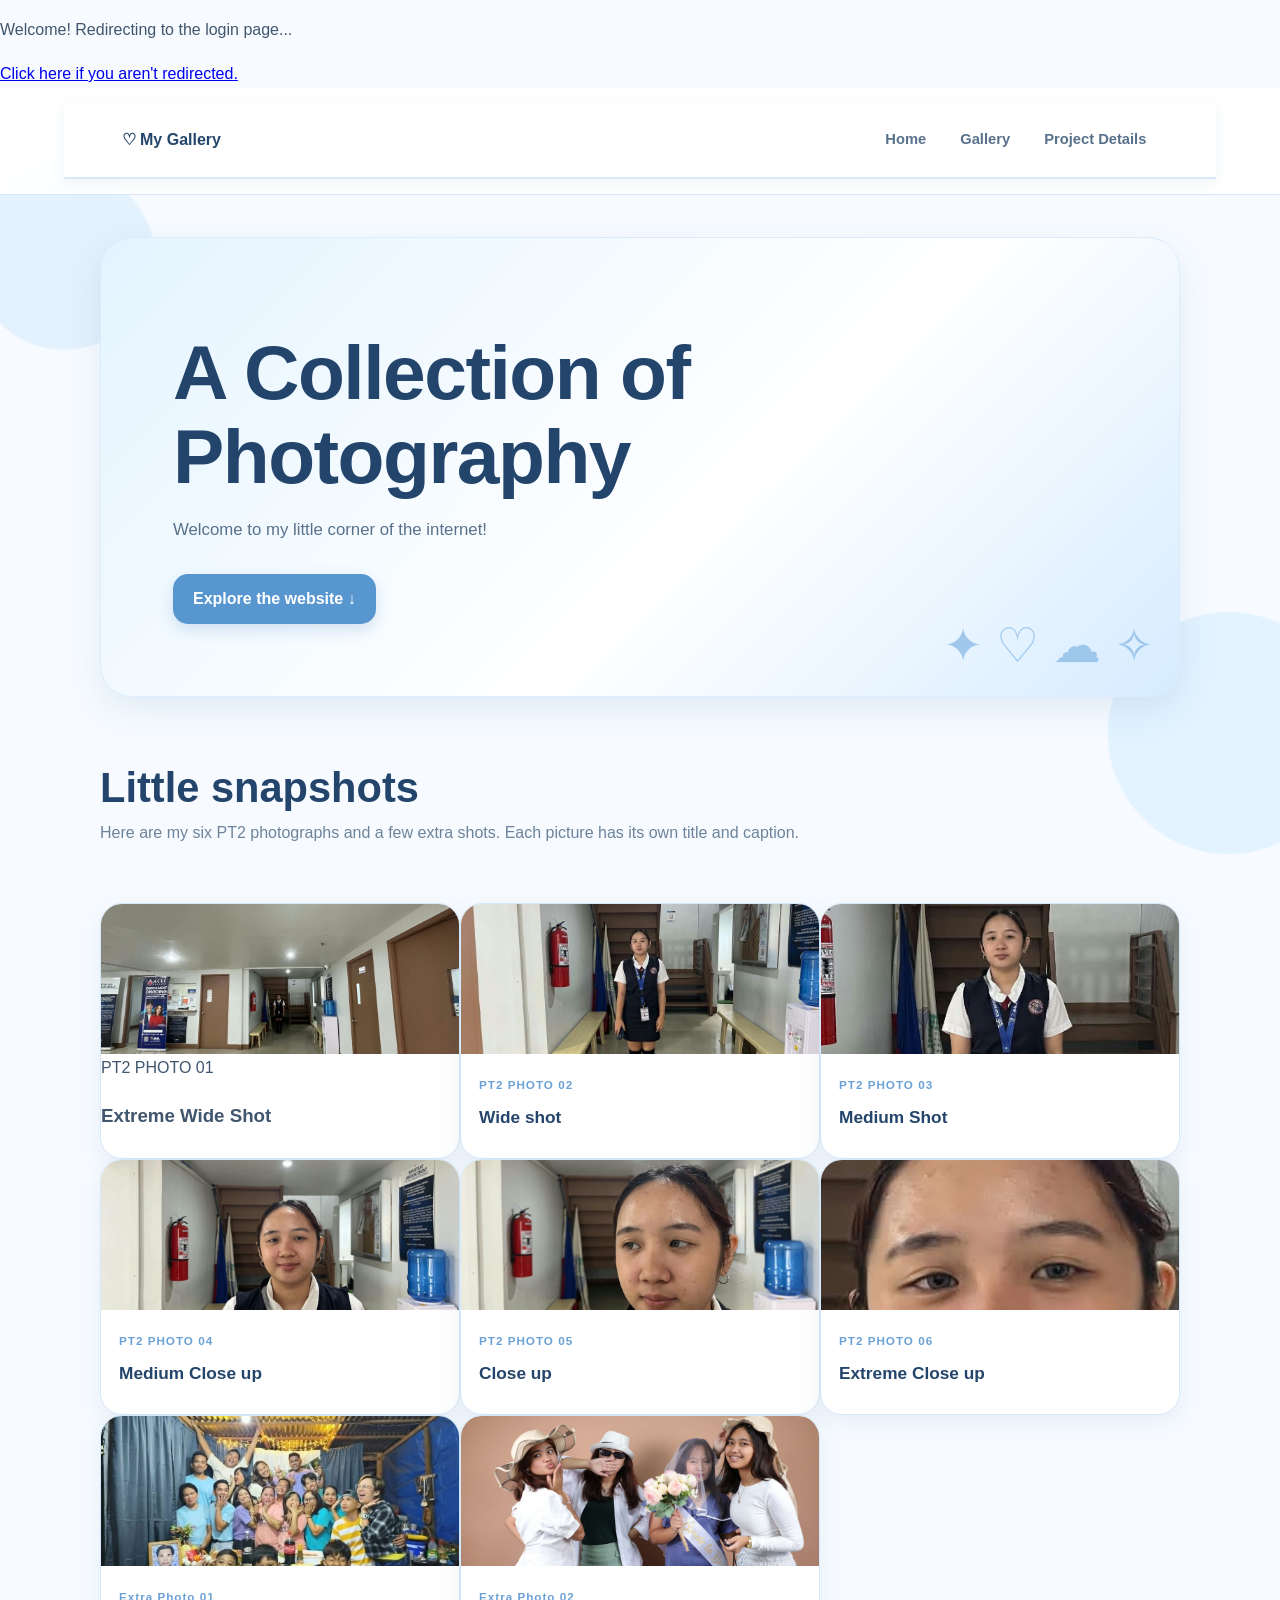
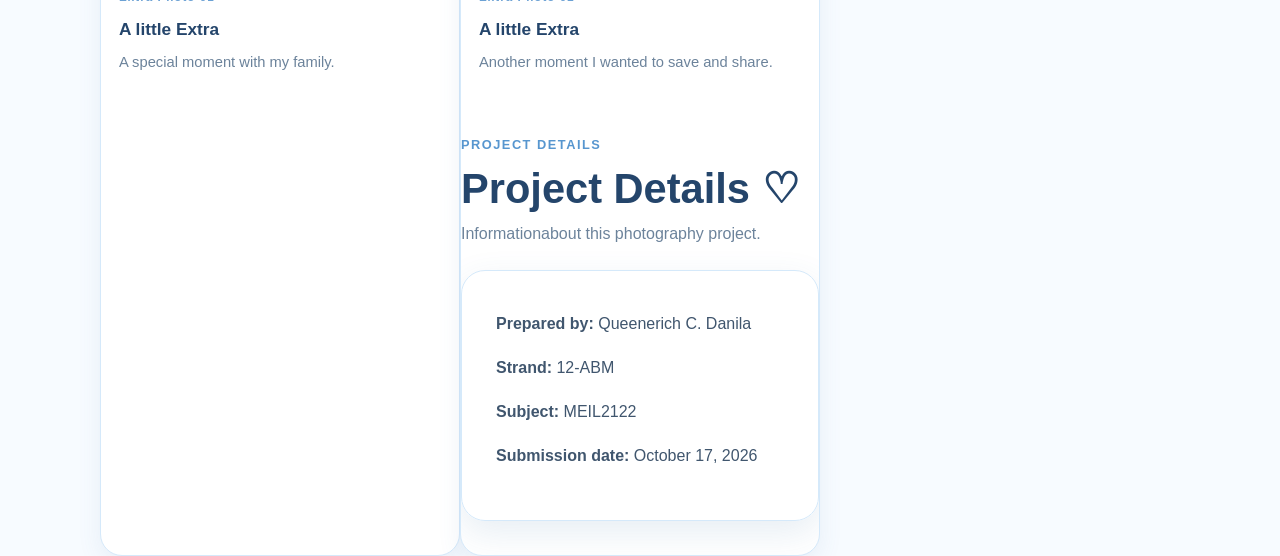
==== home.html @ 7c18e7c5 "Rename index.html to home.html" ====
<!DOCTYPE html>
<html lang="en">
<head>
    <title>Photography</title>
    <link rel="stylesheet" href="style.css">
</head>
<body>
    <p>Welcome! Redirecting to the login page...</p>
    <a href="login.html">Click here if you aren't redirected.</a>
        <header class="site-header">
        <nav class="navbar">

<a href="#home" style="color: #24456b; text-decoration: none; font-weight: 900;">♡ My Gallery</a>
            <div class="nav-links">
                <a href="#home">Home</a>
                <a href="#gallery">Gallery</a>
                <a href="#about">Project Details</a>
            </div>
        </nav>
    </header>        
    
    <main>

        <section class="hero" id="home">
            
            <h1>A Collection of Photography</h1>
            <p>
                Welcome to my little corner of the internet!
            </p>

            <a class="button" href="#gallery">Explore the website ↓</a>
            <div class="sparkles" aria-hidden="true">✦ ♡ ☁ ✧               
            </div>

        </section>

        <section id="gallery" class="content-section">
            <div class="section-heading">
                <h2>Little snapshots</h2>
                <p>
                    Here are my six PT2 photographs and a few extra shots.
                    Each picture has its own title and caption.
                </p>
            </div>
        </section>

        <div class="gallery">
            <article class="photo-card">
                <a href="Images/1.png" target='_self'>
                <img src="Images/1.png" alt="PT2 photograph 1"></a>
                <div class="capttion">
                    <span>PT2 PHOTO 01</span>
                    <h3>Extreme Wide Shot</h3>
                </div>
            </article>

            <article class="photo-card">
               <a href="Images/2.png" target="_self">
                <img src="Images/2.png" alt="PT2 photograph 2"></a>
                <div class="caption">
                    <span>PT2 PHOTO 02</span>
                    <h3>Wide shot</h3>
                </div>
            </article>

            <article class="photo-card">
                <a href="Images/3.png" target="_self">
                <img src="Images/3.png" alt="PT2 photograph 3"></a>
                <div class="caption">
                    <span>PT2 PHOTO 03</span>
                    <h3>Medium Shot</h3>
                </div>
            </article>

            <article class="photo-card">
                <a href="Images/4.png" target="_self">
                <img src="Images/4.png" alt="PT2 photograph 4"></a>
                <div class="caption">
                    <span>PT2 PHOTO 04</span>
                    <h3>Medium Close up</h3>
                </div>
            </article>

            <article class="photo-card">
                <a href="Images/5.png" target="_self">
                <img src="Images/5.png" alt="PT2 photograph 5"></a>
                <div class="caption">
                    <span>PT2 PHOTO 05</span>
                    <h3>Close up</h3>
                </div>
            </article>

            <article class="photo-card">
                <a href="Images/6.png" target="_self">
                <img src="Images/6.png" alt="PT2 photograph 6"></a>
                <div class="caption">
                    <span>PT2 PHOTO 06</span>
                    <h3>Extreme Close up</h3>
                </div>
            </article>

            <article class="photo-card">
                <a href="Images/7.png" target="_self">
                <img src="Images/7.png" alt="Additional photograph 1"></a>
                <div class="caption">
                    <span>Extra Photo 01</span>
                    <h3>A little Extra</h3>
                    <p>A special moment with my family.</p>
                </div>
            </article>

            <article class="photo-card">
                <a href="Images/8.png" target="_self">
                <img src="Images/8.png" alt="Additional photograph 2"></a>
                <div class="caption">
                    <span>Extra Photo 02</span>
                    <h3>A little Extra</h3>
                    <p>Another moment I wanted to save and share.</p>
                </div>
            </section>
        
            <section id="about" class="content-section">
                <div class="section-heading">
                    <span class="eyebrow">PROJECT DETAILS</span>
                    <h2>Project Details ♡</h2>
                    <p>Informationabout this photography project.</p>
                </div>

                <div class="info-card">
                    <p><strong>Prepared by:</strong> Queenerich C. Danila</p>
                    <p><strong>Strand:</strong> 12-ABM</p>
                    <p><strong>Subject:</strong> MEIL2122</p>
                    <p><strong>Submission date:</strong> October 17, 2026</p>
                </div>

            </section>

    </main>


</body>
</html>
---- style.css ----
:root {
    --navy: #24456b;
    --blue: #5796cf;
    --sky: #b9e0fb;
    --pale: #eaf6ff;
    --ice: #f7fbff;
    --text: #40566e;
    --muted: #6c839b;
    --line: #d5e9fa;
    --shadow: 0 12px 35px rgba(61, 112, 163, .12);
}

* {
    box-sizing: border-box;
    scroll-behavior: smooth;

}

body {
    margin: 0;
    font-family: 'Nunito', 'Trebuchet MS', sans-serif;
    color: var(--text);
    background:
    radial-gradient(circle at 5% 12%, rgba(169,214,245,.25) 0 90px, transparent 92px),
    radial-gradient(circle at 96% 34%, rgba(206,235,255,.5) 0 120px, transparent 122px),
    var(--ice);
    line-height: 1.75;
}
.site-header {
    position: sticky;
    top: 0;
    z-index: 5;
    display: flex;
    justify-content: space-between;
    align-items: center;
    flex-wrap: wrap;
    gap: 14px;
    padding: 15px clamp(18px, 5vw, 70px);
    background: rgba(255,255,255,.92);
    backdrop-filter: blur(12px);
    border-bottom: 1px solid var(--line);
}

.logo {
    text-decoration: none;
    color: var(--navy);
    font-weight: 900;
    font-size: 1.08rem;
}

.logo span {
    color: var(--blue);
}

nav {
    display: flex;
    gap: 18px;
    flex-wrap: wrap;
}

nav a:hover {
    color: var(--blue);
}

main {
    width: min(1080px, 90%);
    margin: auto;
}

.hero {
    margin: 42px auto 26px;
    padding: clamp(32px, 6vw, 72px);
    position: relative;
    overflow: hidden;
    border: 1px solid #d9edfc;
    border-radius: 32px;
    background: linear-gradient(135deg, #e4f4ff, #fff 58%, #d6ecff);
    box-shadow: var(--shadow);
}

.pill {
    display: inline-block;
    padding: 5px 13px;
    border: 1px solid #c4e3fa;
    border-radius: 999px;
    background: #ffffffcc;
    color: #467eaf;
    font-size: .8rem;
    font-weight: 900;
    letter-spacing: 1px;
}

.hero h1 {
    color: var(--navy);
    font-size: clamp(2.4rem, 7vw, 4.8rem);
    line-height: 1.1;
    letter-spacing: -1.5px;
    margin: 20px 0 14px;
}

.hero h1 span {
    color: var(--blue);
}

.hero p {
    max-width: 650px;
    color: #58718b;
    font-size: 1.05rem;
}
.button {
    display: inline-block;
    margin-top: 12px;
    padding: 11px 20px;
    border-radius: 15px;
    background: var(--blue);
    color: white;
    font-weight: 900;
    text-decoration: none;
    box-shadow: 0 6px 16px #4e86c638;
    transition: .2s;
}

.button:hover {
    transform: translateY(-2px);
    background: var(--navy);
}

.sparkles {
    position: absolute;
    right: 25px;
    bottom: 8px;
    color: #82b6e4;
    font-size: clamp(1.5rem, 5vw, 3rem);
    opacity: .7;
}

.content-section {
    padding: 34px 0;
    scroll-margin-top: 90px;
}

.section-heading {
    margin-bottom: 22px;
}

.eyebrow {
    color: var(--blue);
    font-size: .8rem;
    font-weight: 900;
    letter-spacing: 1.5px;
}

h2 { 
    margin: 5px 0;
    color: var(--navy);
    font-size: clamp(1.8rem, 4vw, 2.6rem);
    line-height: 1.25;
}

.section-heading p {
    margin: 0;
    color: var(--muted);
}

.info-card {
    padding: clamp(22px, 4vw, 34px);
    border: 1px solid var(--line);
    border-radius: 24px;
    background: #ffffffed;
    box-shadow: var(--shadow);
}

.info-card h3 {
    color: var(--navy);
    margin-bottom: 3px;
}

.info-card p {
    margin-top: 5px;
}

.gallery {
    display: grid;
    grid-template-columns: repeat(3, minmax(0, 1fr));
}

.photo-card {
    overflow: hidden;
    border: 1px solid var(--line);
    border-radius: 22px;
    background: white;
    box-shadow: 0 8px 25px rgba(61,112,163,.09);
    transition: transform .2s, box-shadow .2s;
}

.photo-card:hover {
    transform: translateY(-4px);
    box-shadow: var(--shadow);
}

.photo-card img {
    display: block;
    width: 100%;
    height: 150px;
    object-fit: cover;
    background: linear-gradient(135deg, #d8efff, #f4faff);
}

.caption {
    padding: 16px 18px 20px;
}

.caption span {
    color: #6ba1d4;
    font-size: .73rem;
    font-weight: 900;
    letter-spacing: 1px;
}

.caption h3 {
    margin: 4px 0 6px;
    color: var(--navy);
    font-size: 1.08rem;
}

.caption p {
    margin: 0;
    color: var(--muted);
    font-size: .92rem;
}

footer {
    margin-top: 35px;
    padding: 27px 5%;
    text-align: center;
    background: #e8f5ff;
    color: #6885a1;
    border-top: 1px solid var(--line);
}

footer span {
    color: #5c9bd0;
}

@media (max-width: 800px) {
    .gallery {
        grid-template-columns: repeat(2, minmax(0, 1fr));
    }

    .hero {
        margin-top: 25px;
    }
}

@media (max-width: 540px) {
    .site-header {
        align-items: flex-start;
        flex-direction: column;
    }

    nav {
        gap: 12px;
    }

    .gallery {
        grid-template-columns: 1fr;
    }

    .photo-card img {
        height: 235px;
    }

}

.login-page {
    min-height: 100vh;
    display: flex;
    justify-content: center;
    align-items: center;
    padding: 20px;
    background: linear-gradient(135deg, #e4f4ff, #3f7fbf, #d6ecff);
}

.login-card {
    width: 100%;
    max-width: 420px;
    padding: 40px 30px;
    text-align: center;
    background: white;
    border: 1px solid #d5e9fa;
    border-radius: 28px;
    box-shadow: 0 12px 35px rgba(61, 112, 163, 0.15);
}

.login-icon {
    width: 70px;
    height: 70px;
    display: flex;
    justify-content: center;
    align-items: center;
    margin: 0 auto 15px;
    border-radius: 50%;
    background: #eaf6ff;
    color: #5796cf;
    font-size: 2.5rem;
}

.login-card h1 {
    margin: 10px 0;
    color: #24456b;
    font-size: 2.3rem;
}

.login-card p {
    color: #6c839b;
}

.login-card form {

    display: flex;
    flex-direction: column;
    text-align: left;
    gap: 10px;
    margin-top: 25px;

}

.login-card label {
    color: #24456b;
    font-weight: 800;
}

.login-card input {
    width: 100%;
    padding: 13px 15px;
    border: 1px solid #d5e9fa;
    border-radius: 12px;
    font: inherit;
    outline: none;
}

.login-card input:focus {
    border-color: #5796cf22;
}

.login-button {
    margin-top: 8px;
    padding: 13px;
    border: none;
    border-radius: 12px;
    background: #5796cf;
    color: white;
    font: inherit;
    font-weight: 900;
    cursor: pointer;
    transition: 0.2s;
}

.login-button:hover {
    background: #24456b;
    transform: translateY(-2px);
}

.login-card .login-note {
    margin-top: 25px;
    font-size: 0.85rem;
}

body .navbar {
  width: 100%;
  box-sizing: border-box;
  position: sticky;
  top: 0;
  z-index: 1000;
  display: flex;
  justify-content: space-between;
  align-items: center;
  flex-wrap: wrap;
  gap: 15px;
  padding: 16px 5%;
  margin: 0;
  background: #ffffff;
  border-bottom: 2px solid #d5e9fa;
  box-shadow: 0 4px 15px rgba(61, 112, 163, 0.08);
}

body .navbar .nav-logo {
  color: #24456b;
  font-size: 1.15rem;
  font-weight: 900;
  text-decoration: none;
}

body .navbar .nav-links {
  display: flex;
  align-items: center;
  flex-wrap: wrap;
  gap: 10px;
}

body .navbar .nav-links a {
  color: #58718b;
  padding: 8px 12px;
  font-size: 0.92rem;
  font-weight: 800;
  text-decoration: none;
  border-radius: 20px;
}

body .navbar .nav-links a:hover {
  background: #eaf6ff;
  color: #5796cf;
}

html {
  scroll-behavior: smooth;
}

#home,
#story,
#gallery,
#about {
  scroll-margin-top: 100px;
}

@media (max-width: 600px) {
  body .navbar {
    flex-direction: column;
  }

  body .navbar .nav-links {
    justify-content: center;
    gap: 4px;
  }
}


/* Force the navbar logo styling */
a.nav-logo {
  color: #24456b !important;
  text-decoration: none !important;
  font-weight: 900;
}
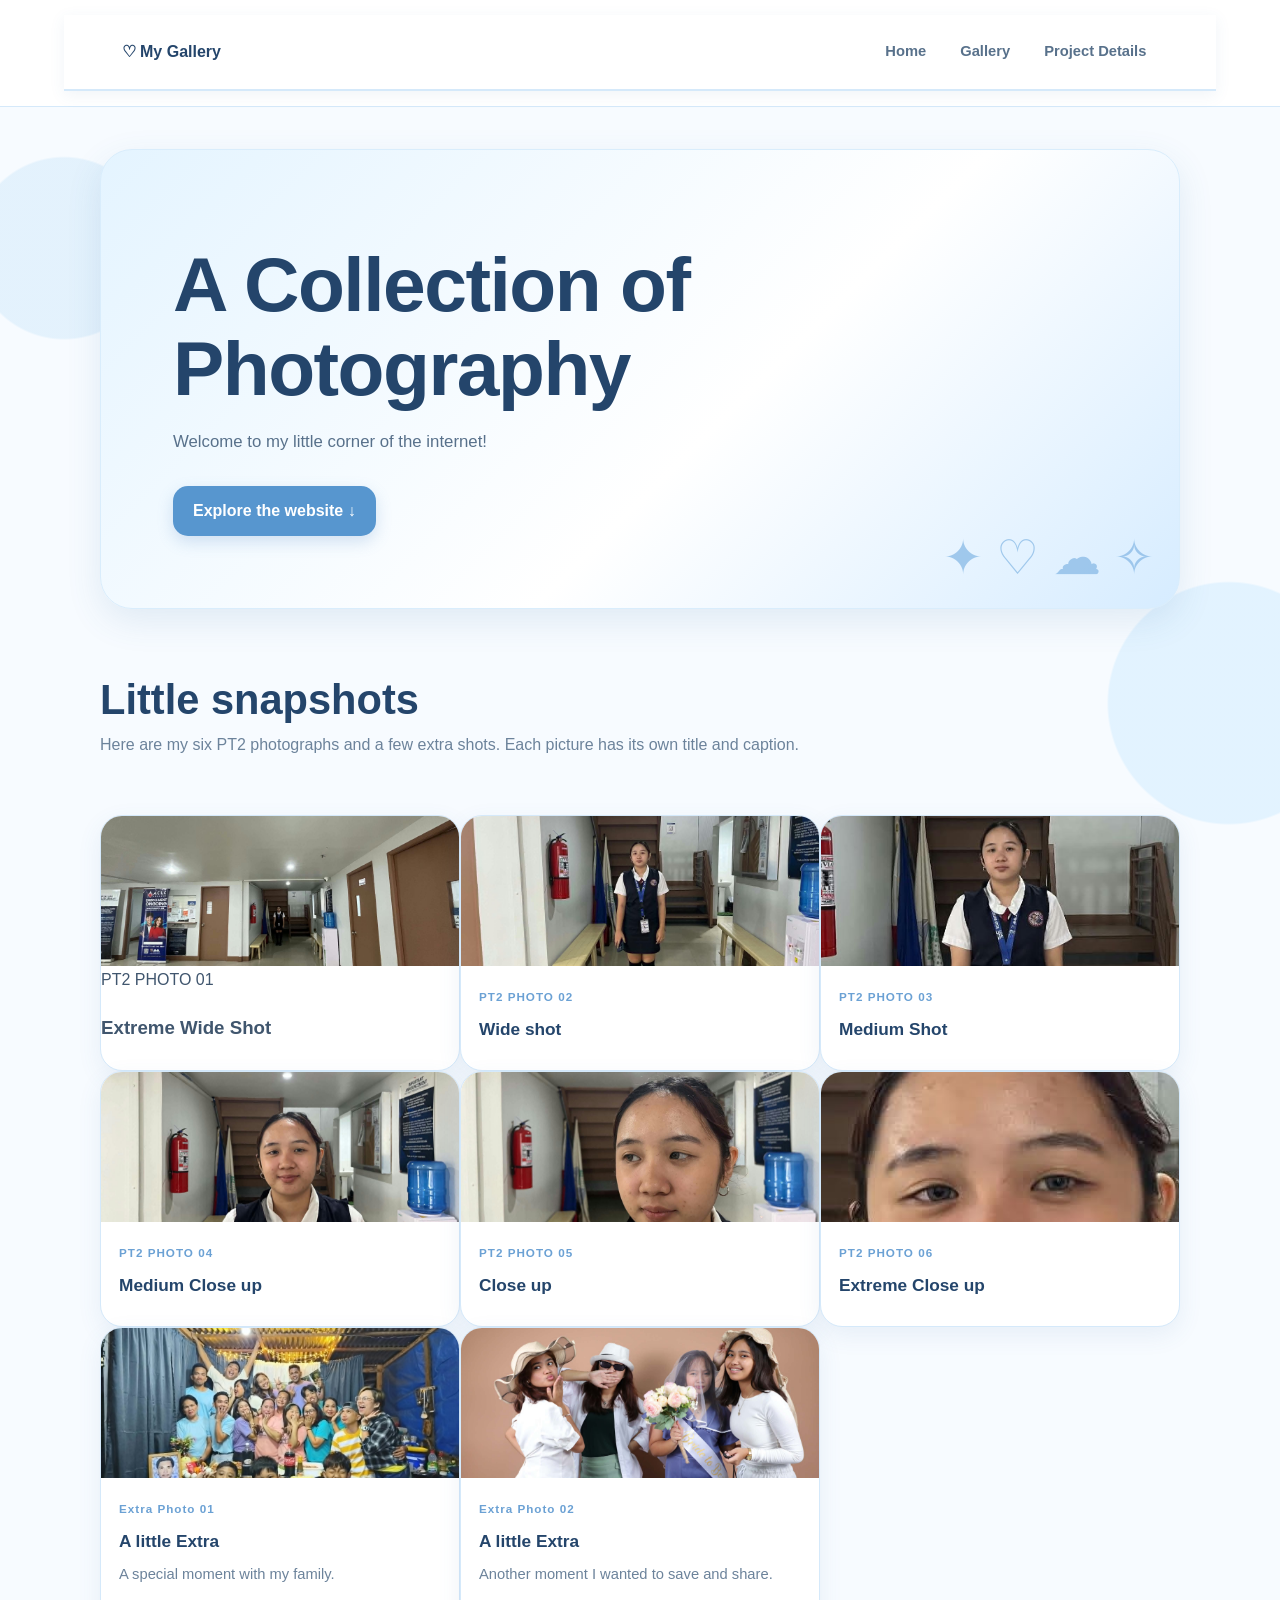
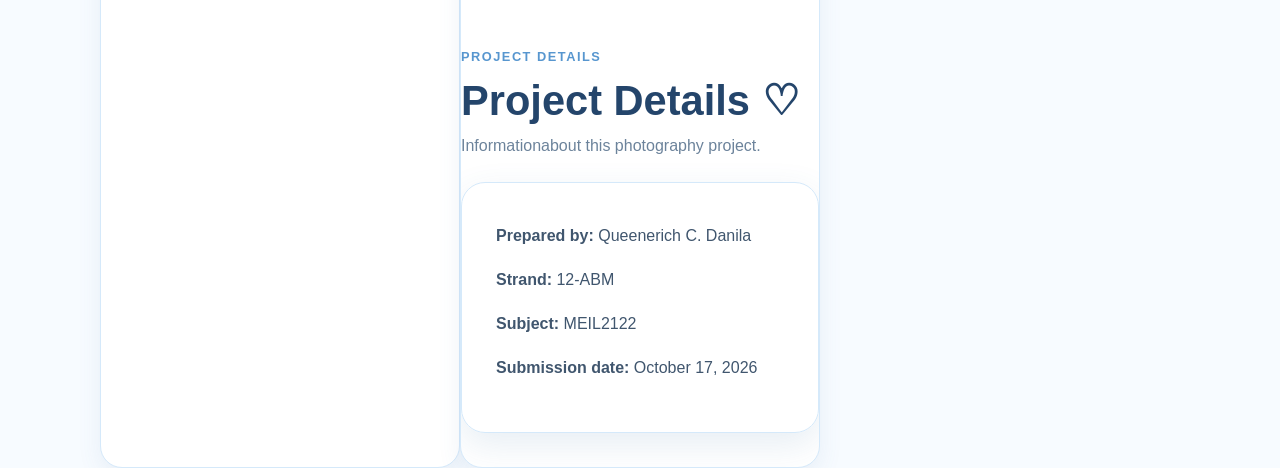
==== commit a821c763: "Remove welcome message and redirect link Removed welcome message and login redirect link." ====
--- a/home.html
+++ b/home.html
@@ -5,8 +5,6 @@
     <link rel="stylesheet" href="style.css">
 </head>
 <body>
-    <p>Welcome! Redirecting to the login page...</p>
-    <a href="login.html">Click here if you aren't redirected.</a>
         <header class="site-header">
         <nav class="navbar">
 
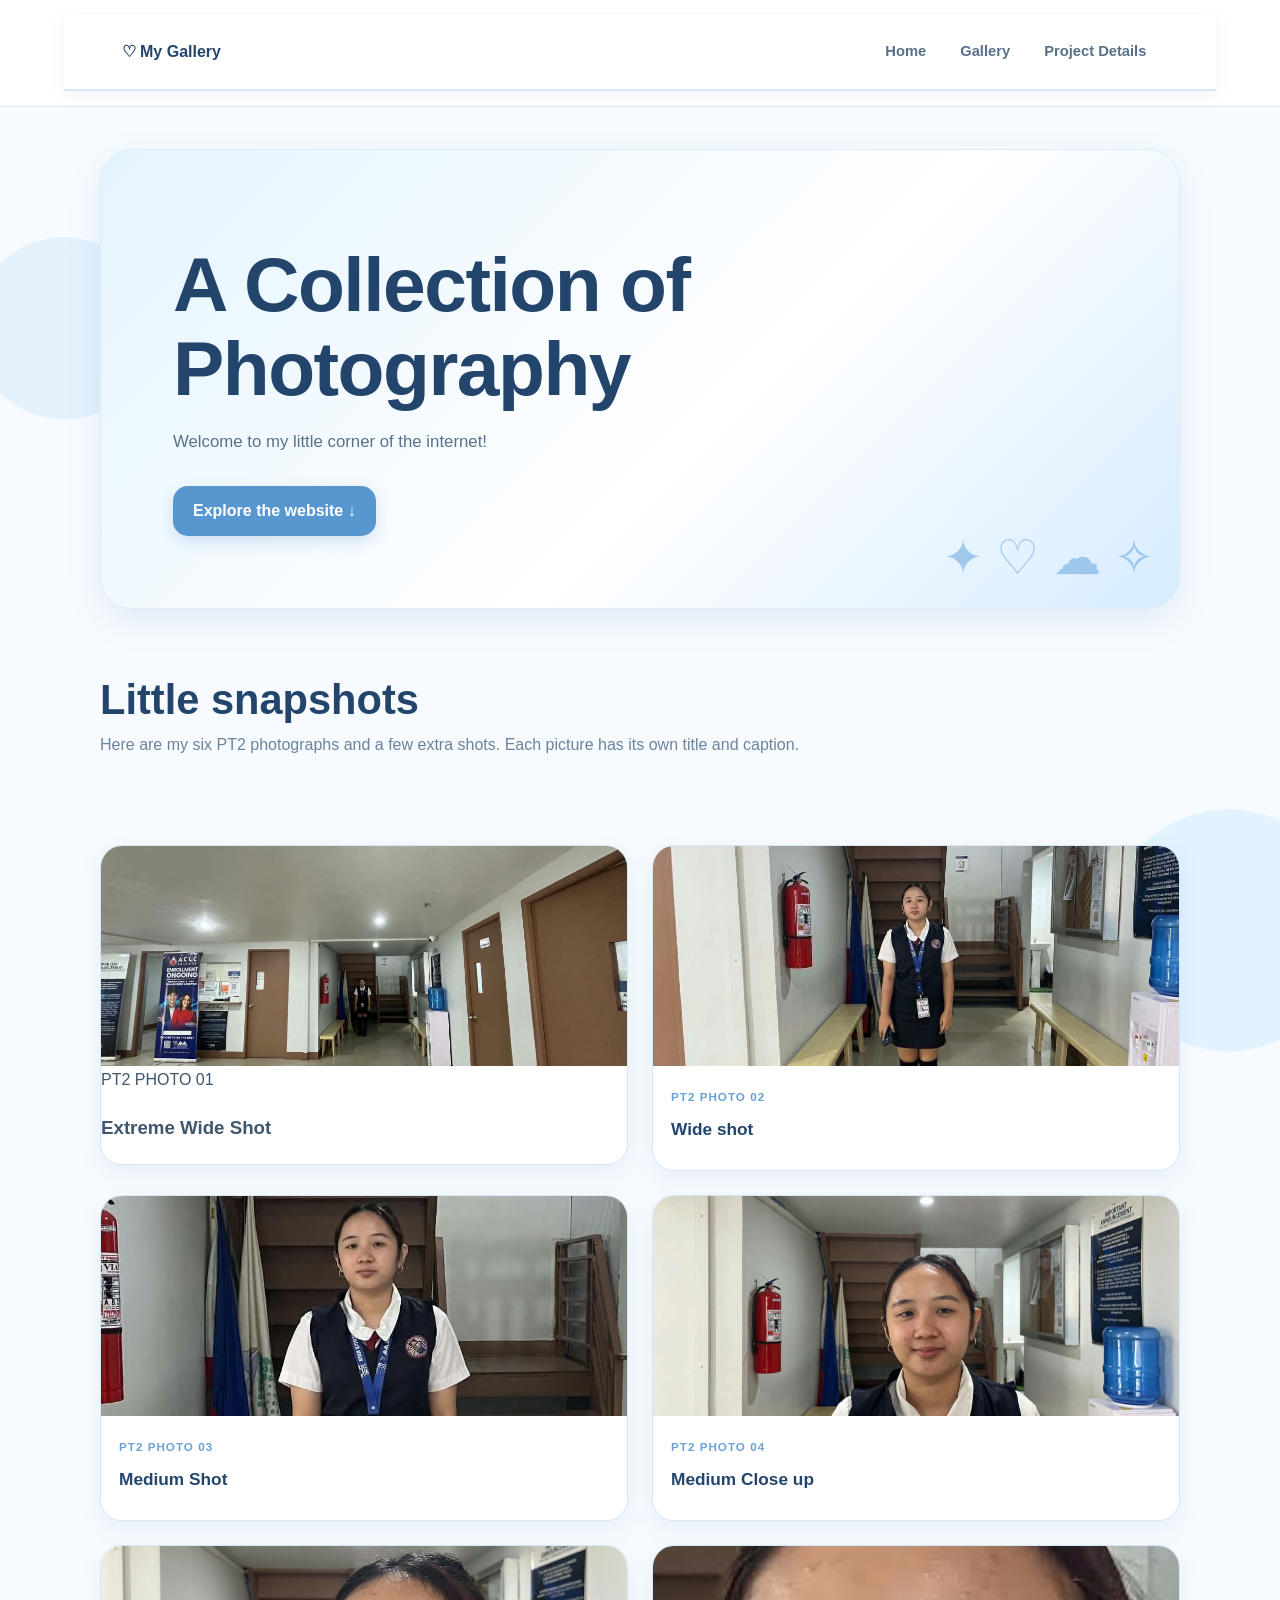
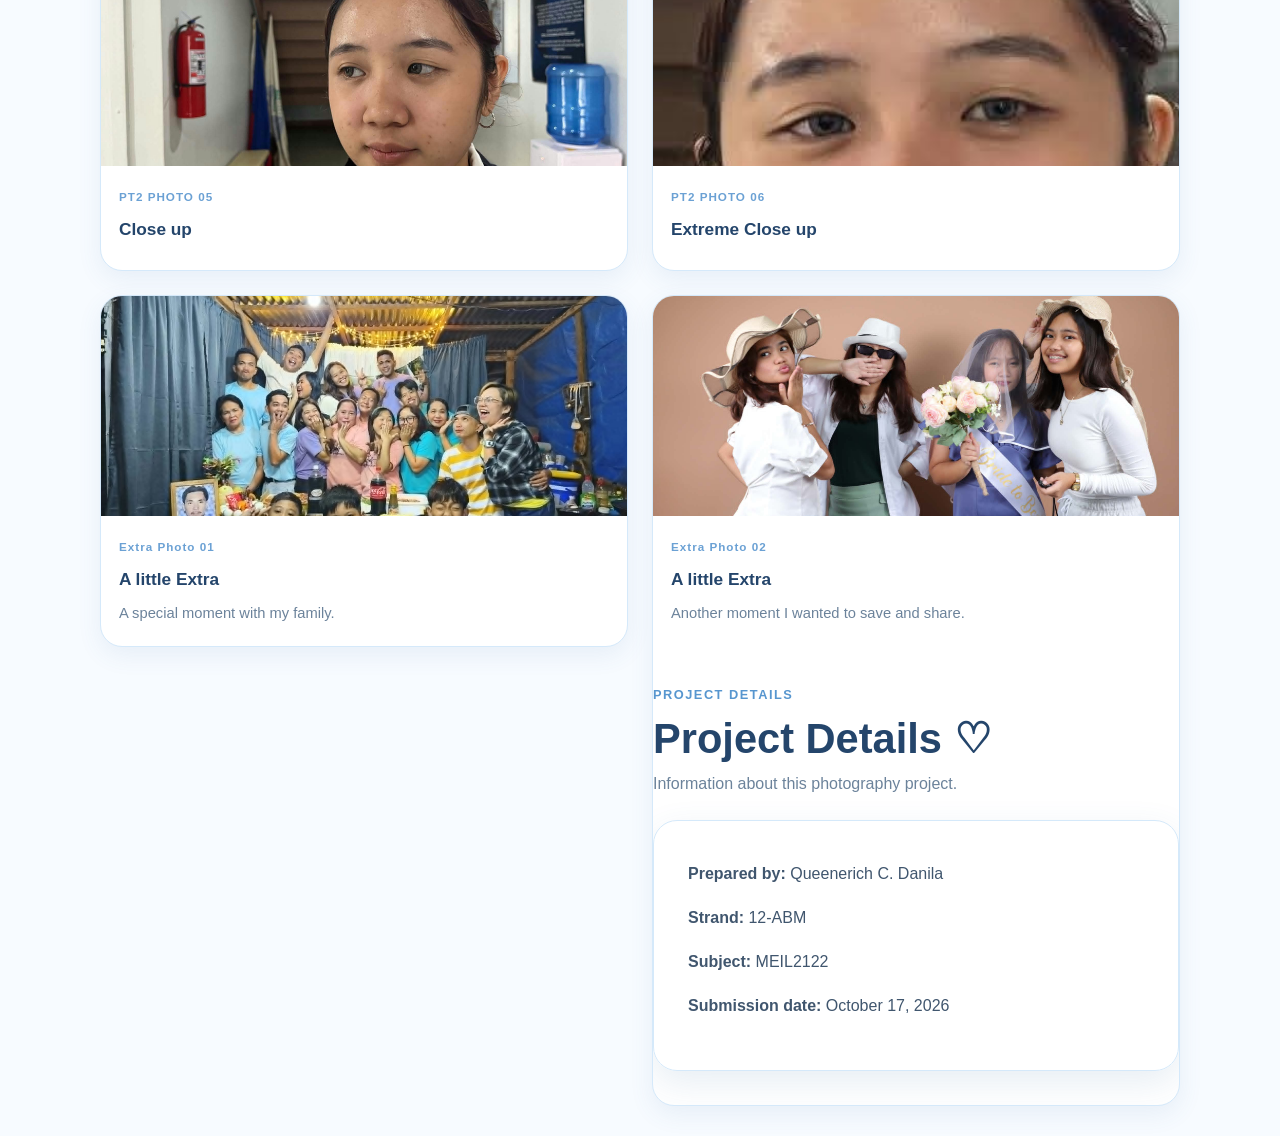
==== commit b24ac3b7: "Fix typo in project details paragraph" ====
--- a/home.html
+++ b/home.html
@@ -121,7 +121,7 @@
                 <div class="section-heading">
                     <span class="eyebrow">PROJECT DETAILS</span>
                     <h2>Project Details ♡</h2>
-                    <p>Informationabout this photography project.</p>
+                    <p>Information about this photography project.</p>
                 </div>
 
                 <div class="info-card">
--- a/style.css
+++ b/style.css
@@ -434,11 +434,56 @@
   }
 }
 
-
-/* Force the navbar logo styling */
 a.nav-logo {
   color: #24456b !important;
   text-decoration: none !important;
   font-weight: 900;
 }
 
+
+.gallery,
+.gallery-grid {
+    display: grid;
+    grid-template-columns: repeat(2, minmax(0, 1fr));
+    gap: 24px;
+    width: 100%;
+    max-width: 1100px;
+    margin: 30px auto;
+    align-items: start;
+}
+
+.gallery img,
+.gallery-grid img {
+    width: 100%;
+    height: 220px;
+    object-fit: cover;
+    display: block;
+}
+
+.gallery-card,
+.photo-card {
+    width: 100%;
+    min-width: 0;
+    box-sizing: border-box;
+}
+
+.project-details {
+    width: 100%;
+    max-width: 1100px;
+    margin: 40px auto;
+    padding: 30px;
+    box-sizing: border-box;
+}
+
+@media (max-width: 700px) {
+    .gallery,
+    .gallery-grid {
+        grid-template-columns: 1fr;
+    }
+
+    .project-details {
+        padding: 20px;
+    }
+}
+
+
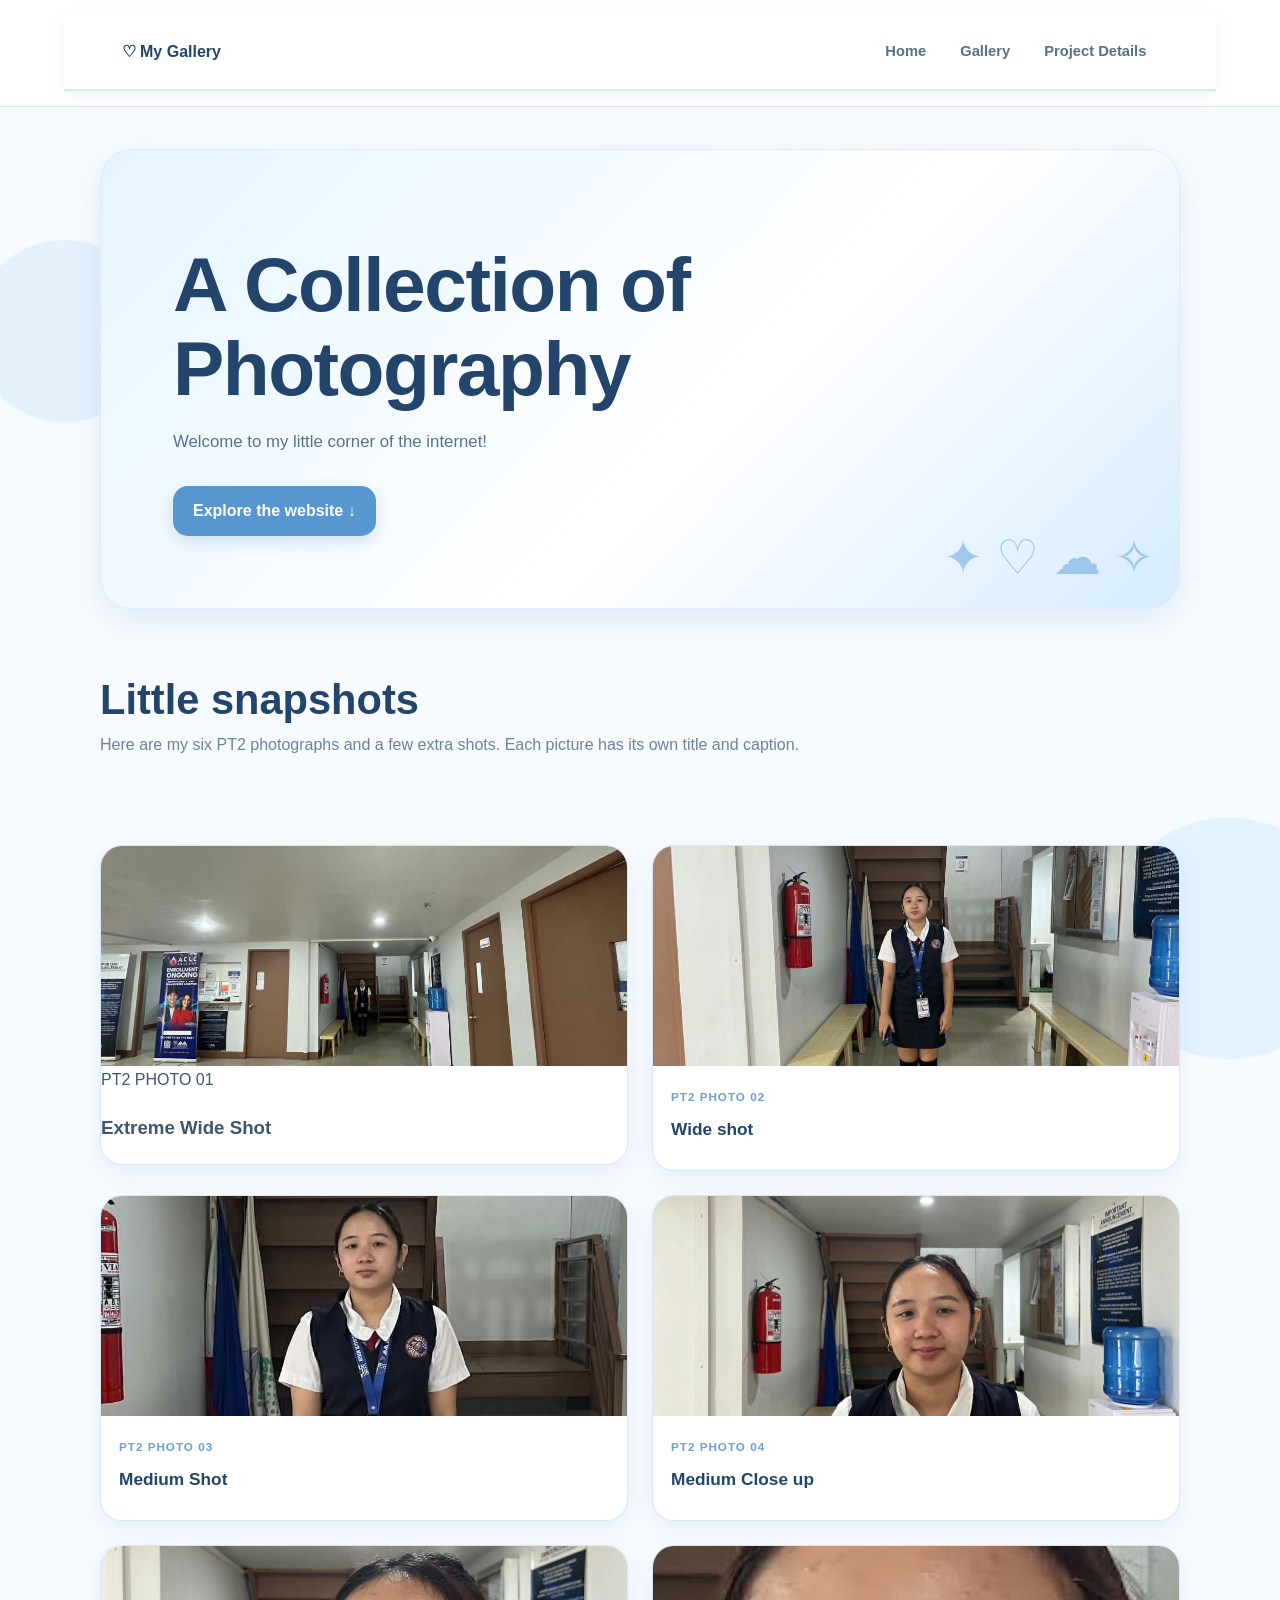
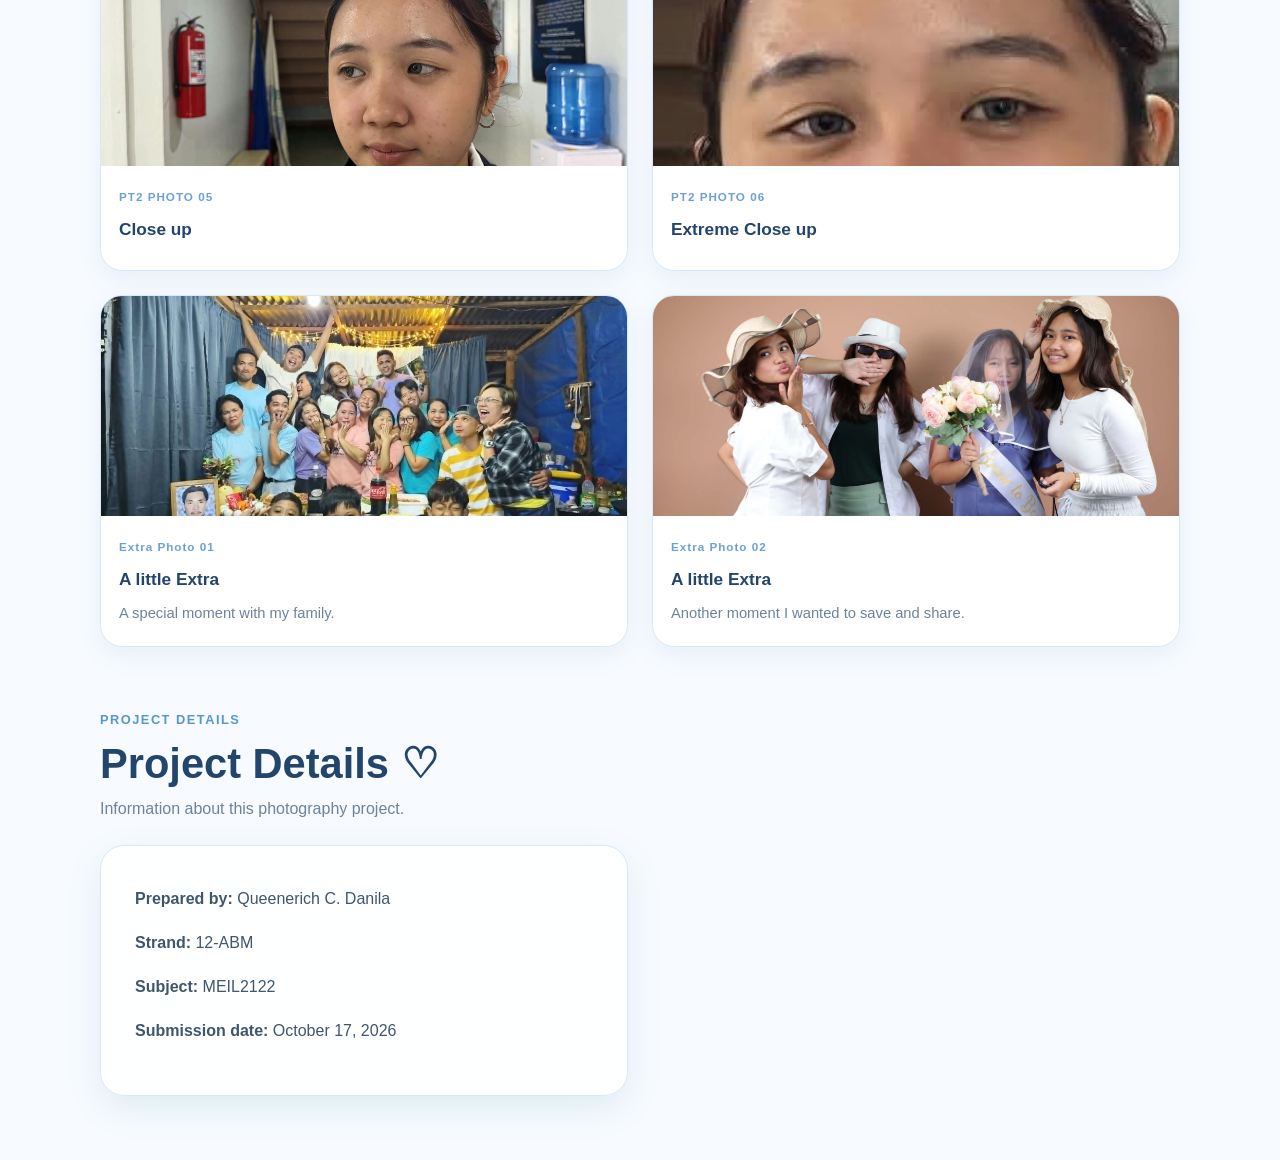
==== commit d086af6d: "Fix HTML formatting for photo-card article" ====
--- a/home.html
+++ b/home.html
@@ -99,7 +99,7 @@
 
             <article class="photo-card">
                 <a href="Images/7.png" target="_self">
-                <img src="Images/7.png" alt="Additional photograph 1"></a>
+                   <img src="Images/7.png" alt="Additional photograph 1"></a>
                 <div class="caption">
                     <span>Extra Photo 01</span>
                     <h3>A little Extra</h3>
@@ -115,6 +115,7 @@
                     <h3>A little Extra</h3>
                     <p>Another moment I wanted to save and share.</p>
                 </div>
+            </article>
             </section>
         
             <section id="about" class="content-section">
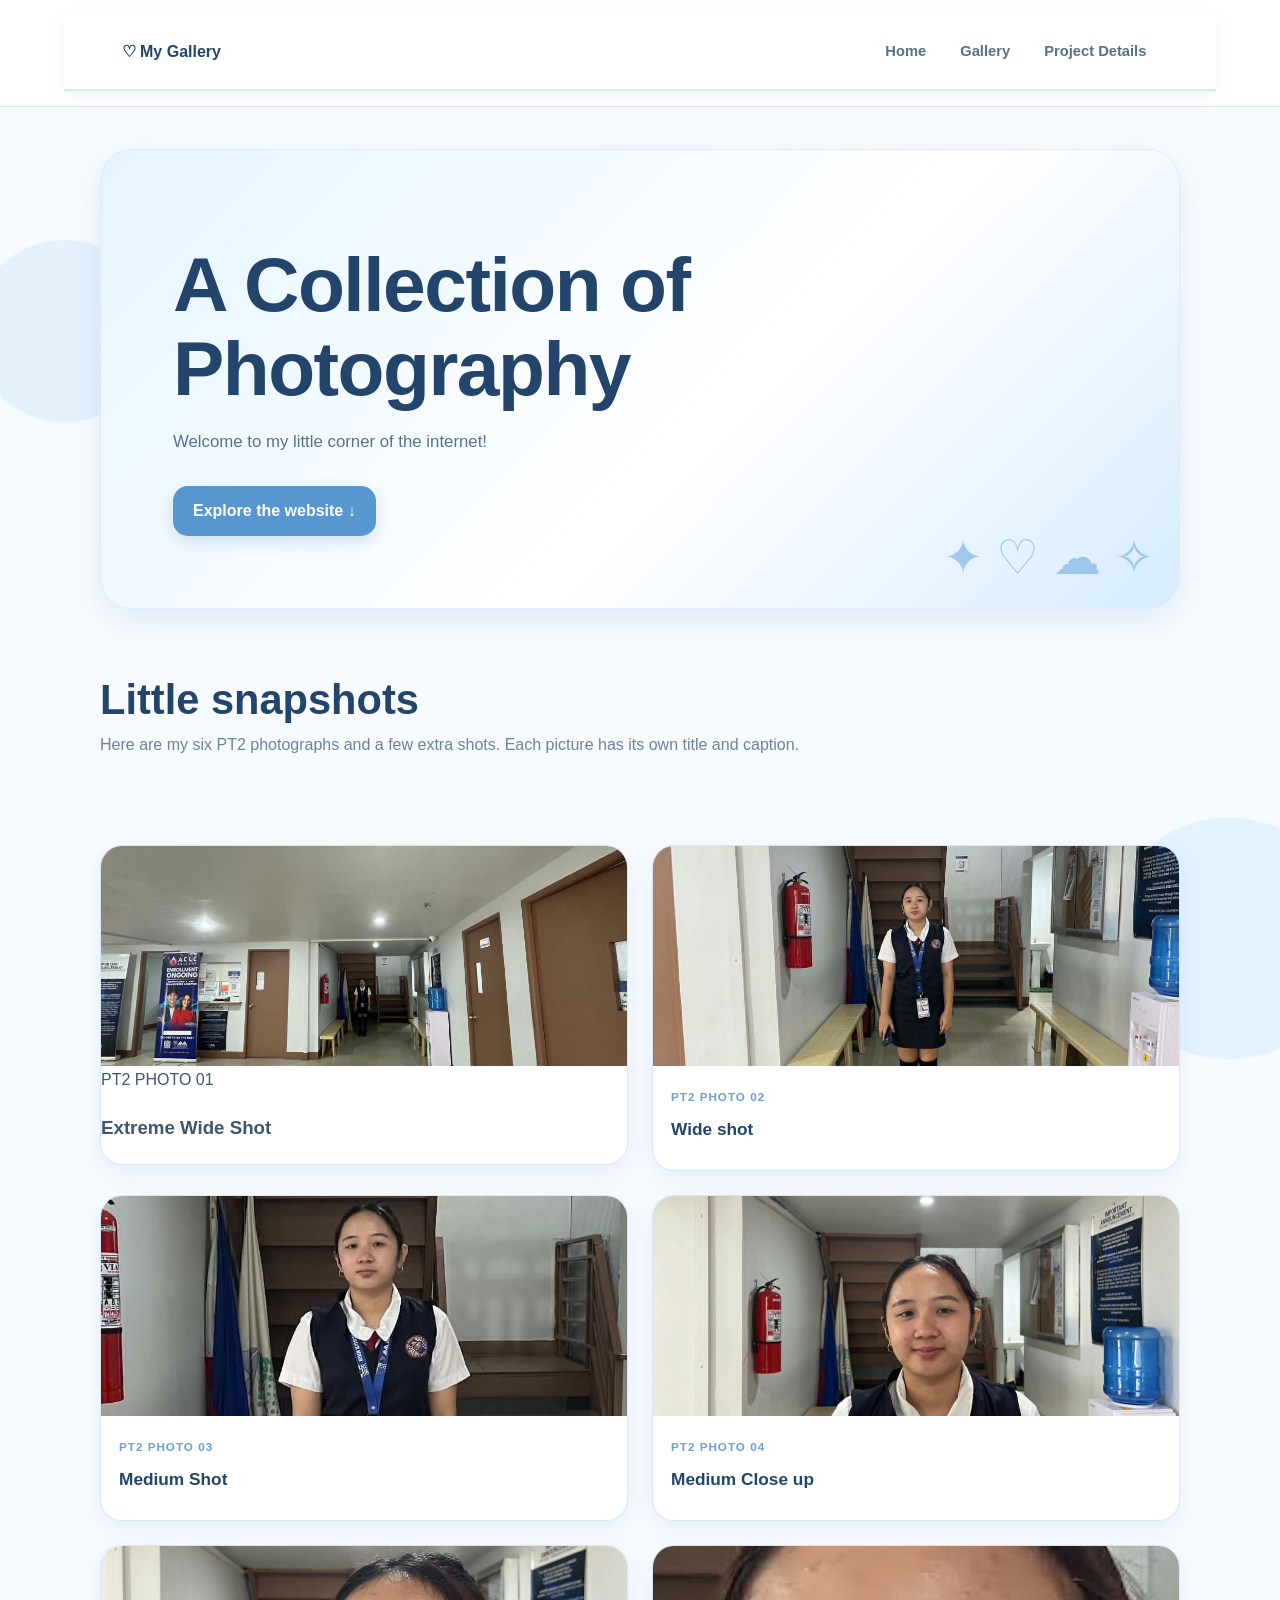
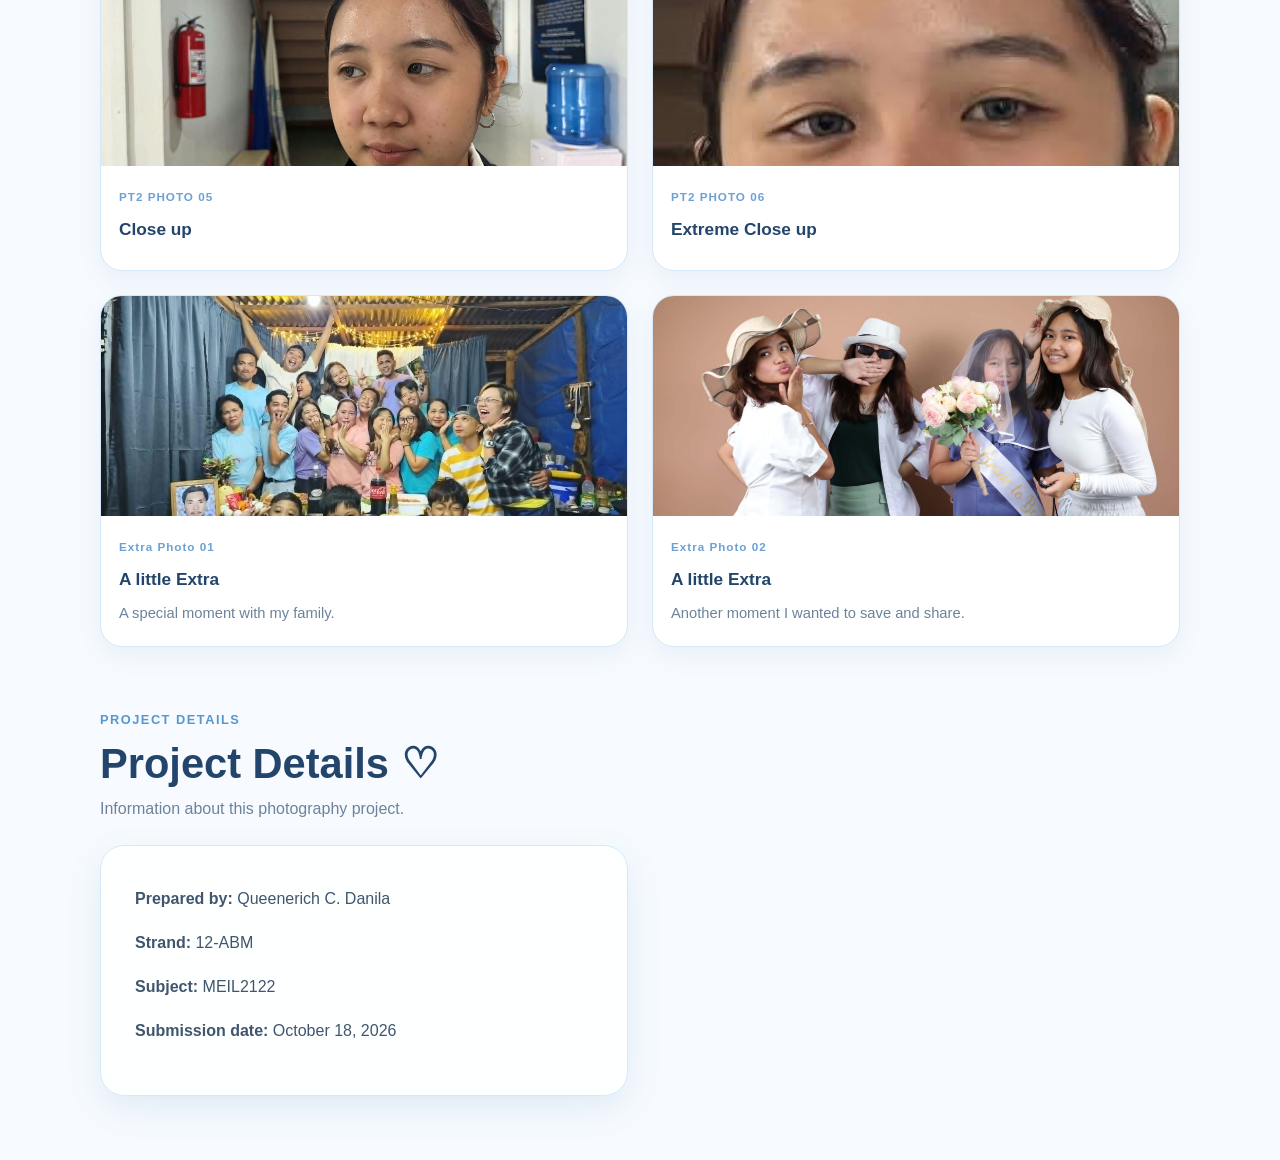
==== commit d513ab3c: "Update submission date in home.html" ====
--- a/home.html
+++ b/home.html
@@ -129,7 +129,7 @@
                     <p><strong>Prepared by:</strong> Queenerich C. Danila</p>
                     <p><strong>Strand:</strong> 12-ABM</p>
                     <p><strong>Subject:</strong> MEIL2122</p>
-                    <p><strong>Submission date:</strong> October 17, 2026</p>
+                    <p><strong>Submission date:</strong> October 18, 2026</p>
                 </div>
 
             </section>
